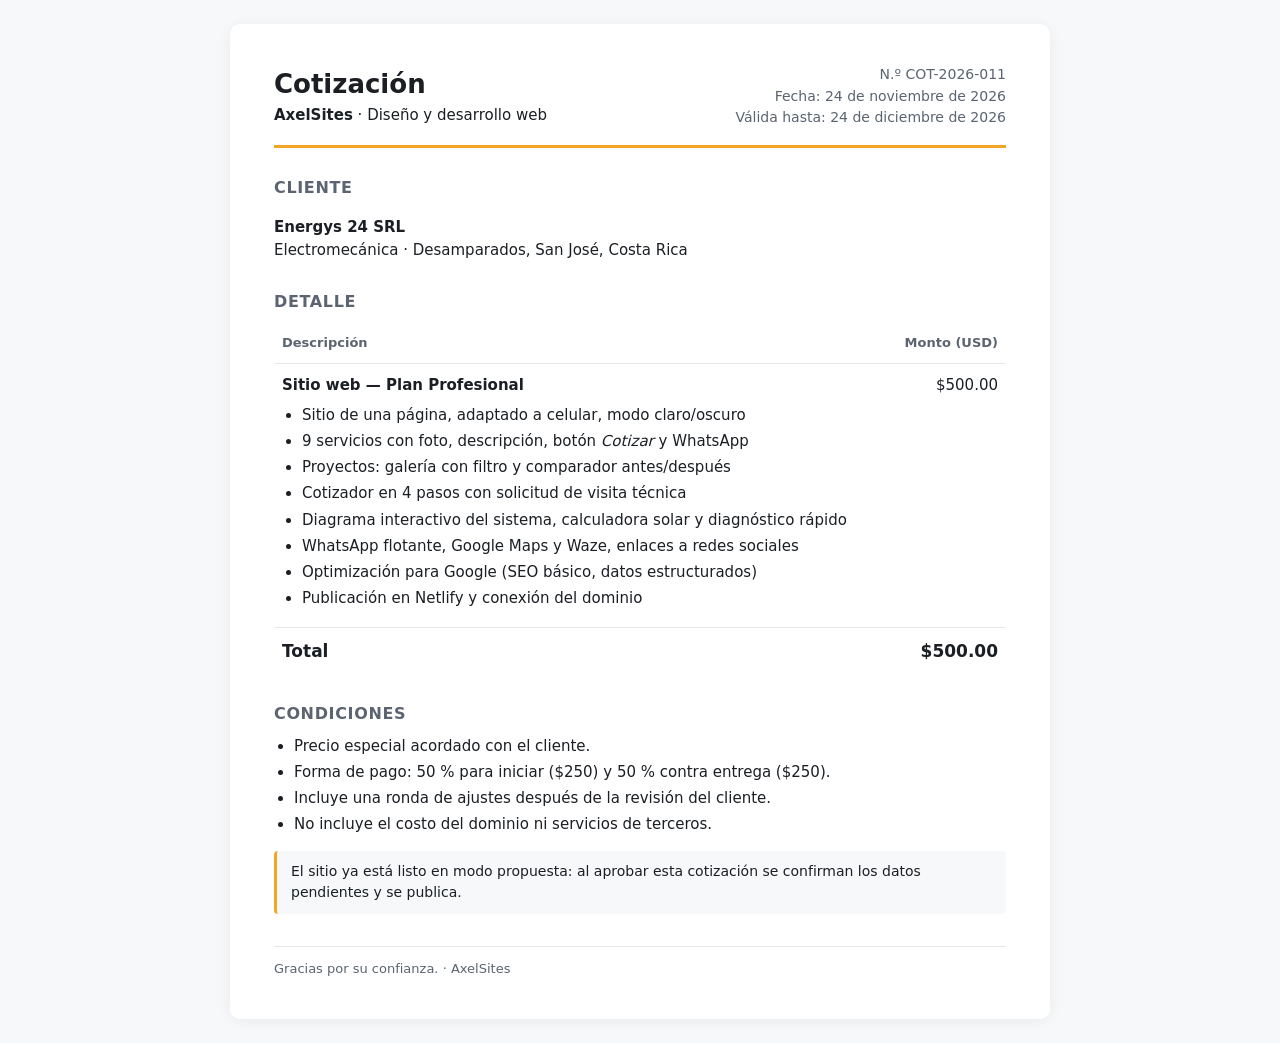
==== cotizacion/cotizacion-energys24.html @ c1c23fce "Cotización del sitio web para Energys 24 ($500) Co-Authored-By: Claude Opus 5.5 <noreply@anthropic.c" ====
<!doctype html>
<html lang="es">
<head>
<meta charset="utf-8">
<meta name="viewport" content="width=device-width, initial-scale=1">
<title>Cotización Energys 24</title>
<style>
  :root{--ink:#1b1f24;--mut:#5b6470;--line:#e3e6ea;--acc:#f5a524;--bg:#fff;--soft:#f7f8fa}
  *{box-sizing:border-box}
  body{margin:0;background:var(--soft);color:var(--ink);font:15px/1.55 system-ui,-apple-system,Segoe UI,Roboto,sans-serif}
  .doc{max-width:820px;margin:24px auto;background:var(--bg);padding:40px 44px;border-radius:10px;box-shadow:0 2px 14px rgba(0,0,0,.06)}
  header{display:flex;justify-content:space-between;gap:16px;flex-wrap:wrap;border-bottom:3px solid var(--acc);padding-bottom:16px}
  h1{margin:0;font-size:26px} h2{font-size:16px;margin:28px 0 8px;text-transform:uppercase;letter-spacing:.04em;color:var(--mut)}
  .meta{text-align:right;color:var(--mut);font-size:14px}
  table{width:100%;border-collapse:collapse;margin-top:8px}
  th,td{padding:10px 8px;border-bottom:1px solid var(--line);text-align:left;vertical-align:top}
  th{font-size:13px;color:var(--mut);font-weight:600}
  td.n,th.n{text-align:right;white-space:nowrap}
  .tot td{font-weight:700;font-size:17px;border-bottom:none}
  .old{text-decoration:line-through;color:var(--mut);font-weight:400;font-size:14px;margin-right:8px}
  ul{margin:6px 0;padding-left:20px} li{margin:3px 0}
  .note{background:var(--soft);border-left:3px solid var(--acc);padding:10px 14px;border-radius:4px;font-size:14px}
  footer{margin-top:32px;color:var(--mut);font-size:13px;border-top:1px solid var(--line);padding-top:12px}
  @media (max-width:600px){.doc{margin:0;border-radius:0;padding:24px 16px}.meta{text-align:left}}
  @media print{body{background:#fff}.doc{box-shadow:none;margin:0}}
</style>
</head>
<body>
<div class="doc">
  <header>
    <div>
      <h1>Cotización</h1>
      <div><strong>AxelSites</strong> · Diseño y desarrollo web</div>
    </div>
    <div class="meta">
      N.º COT-2026-011<br>
      Fecha: 24 de noviembre de 2026<br>
      Válida hasta: 24 de diciembre de 2026
    </div>
  </header>

  <h2>Cliente</h2>
  <p><strong>Energys 24 SRL</strong><br>Electromecánica · Desamparados, San José, Costa Rica</p>

  <h2>Detalle</h2>
  <table>
    <thead><tr><th>Descripción</th><th class="n">Monto (USD)</th></tr></thead>
    <tbody>
      <tr>
        <td><strong>Sitio web — Plan Profesional</strong>
          <ul>
            <li>Sitio de una página, adaptado a celular, modo claro/oscuro</li>
            <li>9 servicios con foto, descripción, botón <em>Cotizar</em> y WhatsApp</li>
            <li>Proyectos: galería con filtro y comparador antes/después</li>
            <li>Cotizador en 4 pasos con solicitud de visita técnica</li>
            <li>Diagrama interactivo del sistema, calculadora solar y diagnóstico rápido</li>
            <li>WhatsApp flotante, Google Maps y Waze, enlaces a redes sociales</li>
            <li>Optimización para Google (SEO básico, datos estructurados)</li>
            <li>Publicación en Netlify y conexión del dominio</li>
          </ul>
        </td>
        <td class="n">$500.00</td>
      </tr>
    </tbody>
    <tfoot>
      <tr class="tot"><td>Total</td><td class="n">$500.00</td></tr>
    </tfoot>
  </table>

  <h2>Condiciones</h2>
  <ul>
    <li>Precio especial acordado con el cliente.</li>
    <li>Forma de pago: 50 % para iniciar ($250) y 50 % contra entrega ($250).</li>
    <li>Incluye una ronda de ajustes después de la revisión del cliente.</li>
    <li>No incluye el costo del dominio ni servicios de terceros.</li>
  </ul>

  <p class="note">El sitio ya está listo en modo propuesta: al aprobar esta cotización se confirman los datos pendientes y se publica.</p>

  <footer>Gracias por su confianza. · AxelSites</footer>
</div>
</body>
</html>
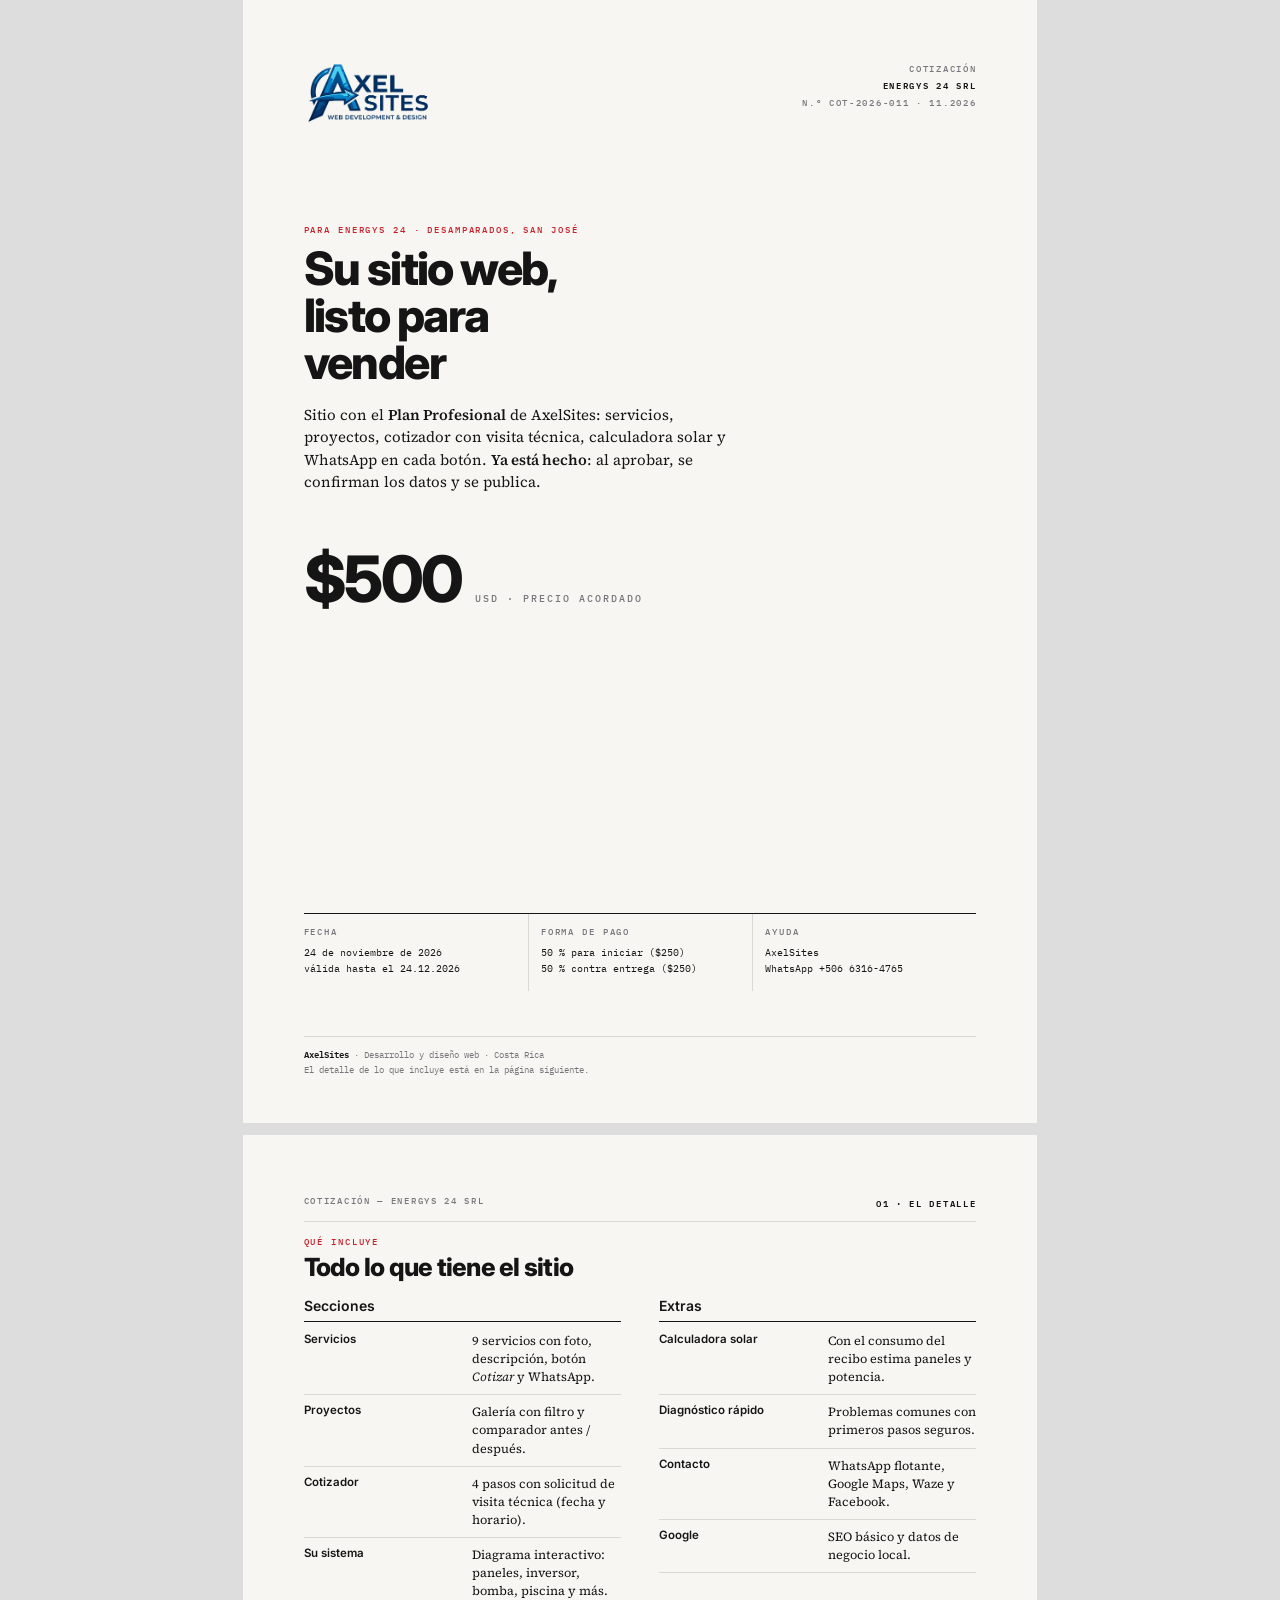
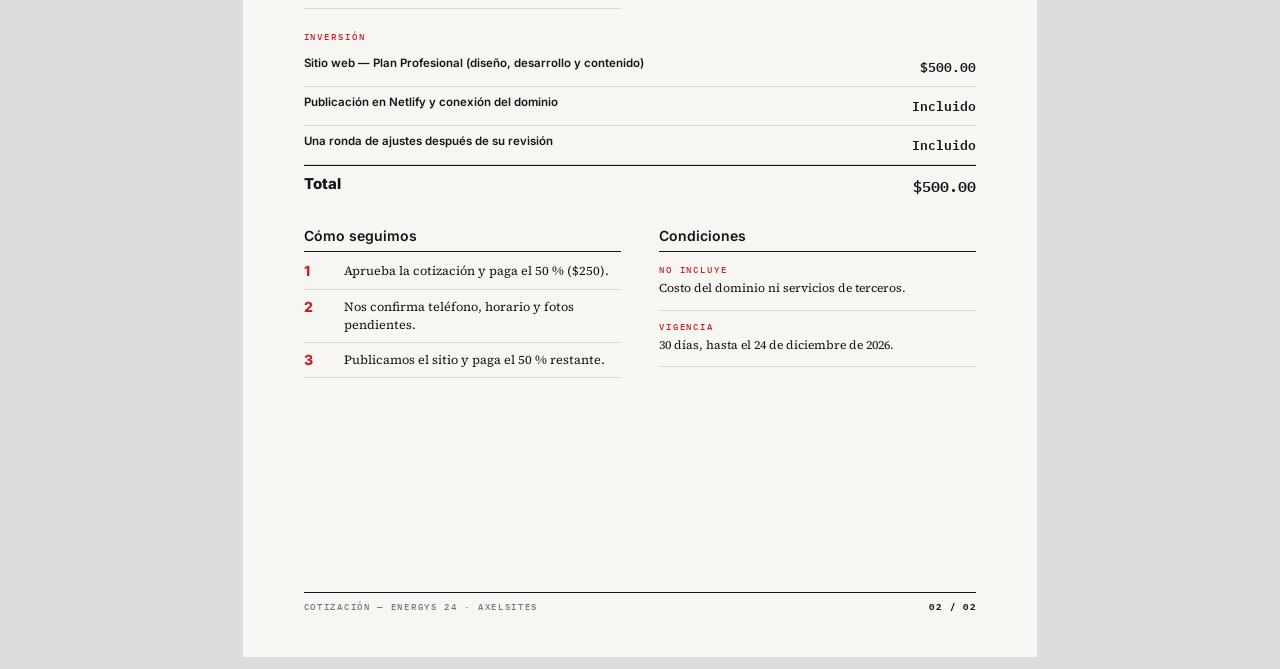
==== commit f0777f40: "Cotización de Energys 24 con el formato de las guías de AxelSites Co-Authored-By: Claude Opus 5.5 <n" ====
--- a/cotizacion/cotizacion-energys24.html
+++ b/cotizacion/cotizacion-energys24.html
@@ -4,80 +4,137 @@
 <meta charset="utf-8">
 <meta name="viewport" content="width=device-width, initial-scale=1">
 <title>Cotización Energys 24</title>
+<link rel="preconnect" href="https://fonts.googleapis.com">
+<link href="https://fonts.googleapis.com/css2?family=Inter:wght@400;600;800&family=Source+Serif+4:wght@400;600&family=IBM+Plex+Mono:wght@400;500;600&display=swap" rel="stylesheet">
 <style>
-  :root{--ink:#1b1f24;--mut:#5b6470;--line:#e3e6ea;--acc:#f5a524;--bg:#fff;--soft:#f7f8fa}
-  *{box-sizing:border-box}
-  body{margin:0;background:var(--soft);color:var(--ink);font:15px/1.55 system-ui,-apple-system,Segoe UI,Roboto,sans-serif}
-  .doc{max-width:820px;margin:24px auto;background:var(--bg);padding:40px 44px;border-radius:10px;box-shadow:0 2px 14px rgba(0,0,0,.06)}
-  header{display:flex;justify-content:space-between;gap:16px;flex-wrap:wrap;border-bottom:3px solid var(--acc);padding-bottom:16px}
-  h1{margin:0;font-size:26px} h2{font-size:16px;margin:28px 0 8px;text-transform:uppercase;letter-spacing:.04em;color:var(--mut)}
-  .meta{text-align:right;color:var(--mut);font-size:14px}
-  table{width:100%;border-collapse:collapse;margin-top:8px}
-  th,td{padding:10px 8px;border-bottom:1px solid var(--line);text-align:left;vertical-align:top}
-  th{font-size:13px;color:var(--mut);font-weight:600}
-  td.n,th.n{text-align:right;white-space:nowrap}
-  .tot td{font-weight:700;font-size:17px;border-bottom:none}
-  .old{text-decoration:line-through;color:var(--mut);font-weight:400;font-size:14px;margin-right:8px}
-  ul{margin:6px 0;padding-left:20px} li{margin:3px 0}
-  .note{background:var(--soft);border-left:3px solid var(--acc);padding:10px 14px;border-radius:4px;font-size:14px}
-  footer{margin-top:32px;color:var(--mut);font-size:13px;border-top:1px solid var(--line);padding-top:12px}
-  @media (max-width:600px){.doc{margin:0;border-radius:0;padding:24px 16px}.meta{text-align:left}}
-  @media print{body{background:#fff}.doc{box-shadow:none;margin:0}}
+  :root{--bg:#f7f6f2;--ink:#151515;--mut:#77767a;--line:#d9d8d3;--red:#c8202b}
+  @page{size:A4;margin:0}
+  *{box-sizing:border-box;margin:0;padding:0}
+  body{background:#ddd;color:var(--ink);font:13.5px/1.5 "Source Serif 4",Georgia,serif}
+  .page{width:210mm;height:297mm;margin:0 auto 12px;background:var(--bg);padding:16mm 16mm 12mm;position:relative;display:flex;flex-direction:column;overflow:hidden}
+  @media print{body{background:none}.page{margin:0;page-break-after:always}}
+  .mono{font-family:"IBM Plex Mono",monospace}
+  .sans{font-family:Inter,sans-serif}
+  .lbl{font:500 8.5px "IBM Plex Mono",monospace;letter-spacing:.22em;text-transform:uppercase;color:var(--red)}
+  .lbl.g{color:var(--mut)}
+  .top{display:flex;justify-content:space-between;align-items:flex-start}
+  .top img{width:34mm}
+  .top .r{text-align:right;font:500 8.5px/2 "IBM Plex Mono",monospace;letter-spacing:.2em;text-transform:uppercase;color:var(--mut)}
+  .top .r b{color:var(--ink);font-weight:600}
+  .hero{margin-top:26mm}
+  h1{font:800 46px/1.02 Inter,sans-serif;letter-spacing:-.035em;margin:10px 0 18px}
+  .lead{font-size:15px;max-width:118mm}
+  .lead b{font-weight:600}
+  .price{margin-top:14mm;display:flex;align-items:baseline;gap:14px}
+  .price .n{font:800 64px/1 Inter,sans-serif;letter-spacing:-.04em}
+  .price .u{font:500 10px "IBM Plex Mono",monospace;letter-spacing:.2em;color:var(--mut);text-transform:uppercase}
+  .cols{margin-top:auto;border-top:1.5px solid var(--ink);display:grid;grid-template-columns:repeat(3,1fr)}
+  .cols>div{padding:12px 12px 14px 0;font:400 9.5px/1.7 "IBM Plex Mono",monospace}
+  .cols>div+div{padding-left:12px;border-left:1px solid var(--line)}
+  .cols .lbl{display:block;margin-bottom:8px}
+  .foot1{margin-top:12mm;border-top:1px solid var(--line);padding-top:10px;font:400 8.5px/1.7 "IBM Plex Mono",monospace;color:var(--mut)}
+  .foot1 b{color:var(--ink);font-weight:600}
+  .run{display:flex;justify-content:space-between;font:500 8.5px "IBM Plex Mono",monospace;letter-spacing:.2em;text-transform:uppercase;color:var(--mut);padding-bottom:10px;border-bottom:1px solid var(--line)}
+  .run b{color:var(--ink);font-weight:600}
+  .runb{margin-top:auto;border-top:1px solid var(--ink);padding-top:8px;display:flex;justify-content:space-between;font:500 8.5px "IBM Plex Mono",monospace;letter-spacing:.2em;text-transform:uppercase;color:var(--mut)}
+  .runb b{color:var(--ink)}
+  h2{font:800 25px/1.12 Inter,sans-serif;letter-spacing:-.03em;margin:6px 0 16px}
+  h3{font:600 14px Inter,sans-serif;padding-bottom:7px;border-bottom:1.5px solid var(--ink);margin-bottom:2px}
+  .sec{margin-top:14px}
+  .grid2{display:grid;grid-template-columns:1fr 1fr;gap:0 10mm}
+  .row{display:grid;grid-template-columns:42mm 1fr;gap:10px;padding:8px 0;border-bottom:1px solid var(--line)}
+  .row .k{font:600 11.5px Inter,sans-serif}
+  .row .v{font-size:12.5px;line-height:1.45}
+  .tbl .row{grid-template-columns:1fr 26mm}
+  .tbl .row .v{text-align:right;font:600 12.5px "IBM Plex Mono",monospace}
+  .tbl .tot{border-bottom:none;border-top:1.5px solid var(--ink)}
+  .tbl .tot .k{font:800 15px Inter,sans-serif}
+  .tbl .tot .v{font:600 15px "IBM Plex Mono",monospace}
+  .steps .row{grid-template-columns:8mm 1fr}
+  .steps .k{color:var(--red);font:800 14px Inter,sans-serif}
+  .card{padding:10px 0 12px;border-bottom:1px solid var(--line)}
+  .card .lbl{display:block;margin-bottom:5px}
+  .card .t{font:600 12.5px Inter,sans-serif;margin-bottom:3px}
+  .card p{font-size:12px;line-height:1.45}
 </style>
 </head>
 <body>
-<div class="doc">
-  <header>
+
+<!-- PÁGINA 1 · PORTADA -->
+<section class="page">
+  <div class="top">
+    <img src="axelsites-logo.png" alt="AxelSites">
+    <div class="r">Cotización<br><b>Energys 24 SRL</b><br>N.º COT-2026-011 · 11.2026</div>
+  </div>
+
+  <div class="hero">
+    <div class="lbl">Para Energys 24 · Desamparados, San José</div>
+    <h1>Su sitio web,<br>listo para<br>vender</h1>
+    <p class="lead">Sitio con el <b>Plan Profesional</b> de AxelSites: servicios, proyectos, cotizador con visita técnica, calculadora solar y WhatsApp en cada botón. <b>Ya está hecho</b>: al aprobar, se confirman los datos y se publica.</p>
+    <div class="price"><span class="n">$500</span><span class="u">USD · precio acordado</span></div>
+  </div>
+
+  <div class="cols">
+    <div><span class="lbl g">Fecha</span>24 de noviembre de 2026<br>válida hasta el 24.12.2026</div>
+    <div><span class="lbl g">Forma de pago</span>50 % para iniciar ($250)<br>50 % contra entrega ($250)</div>
+    <div><span class="lbl g">Ayuda</span>AxelSites<br>WhatsApp +506 6316-4765</div>
+  </div>
+
+  <div class="foot1"><b>AxelSites</b> · Desarrollo y diseño web · Costa Rica<br>El detalle de lo que incluye está en la página siguiente.</div>
+</section>
+
+<!-- PÁGINA 2 · DETALLE -->
+<section class="page">
+  <div class="run"><span>Cotización — Energys 24 SRL</span><b>01 · El detalle</b></div>
+
+  <div class="sec">
+    <div class="lbl">Qué incluye</div>
+    <h2>Todo lo que tiene el sitio</h2>
+  </div>
+
+  <div class="grid2">
     <div>
-      <h1>Cotización</h1>
-      <div><strong>AxelSites</strong> · Diseño y desarrollo web</div>
+      <h3>Secciones</h3>
+      <div class="row"><div class="k">Servicios</div><div class="v">9 servicios con foto, descripción, botón <i>Cotizar</i> y WhatsApp.</div></div>
+      <div class="row"><div class="k">Proyectos</div><div class="v">Galería con filtro y comparador antes / después.</div></div>
+      <div class="row"><div class="k">Cotizador</div><div class="v">4 pasos con solicitud de visita técnica (fecha y horario).</div></div>
+      <div class="row"><div class="k">Su sistema</div><div class="v">Diagrama interactivo: paneles, inversor, bomba, piscina y más.</div></div>
     </div>
-    <div class="meta">
-      N.º COT-2026-011<br>
-      Fecha: 24 de noviembre de 2026<br>
-      Válida hasta: 24 de diciembre de 2026
+    <div>
+      <h3>Extras</h3>
+      <div class="row"><div class="k">Calculadora solar</div><div class="v">Con el consumo del recibo estima paneles y potencia.</div></div>
+      <div class="row"><div class="k">Diagnóstico rápido</div><div class="v">Problemas comunes con primeros pasos seguros.</div></div>
+      <div class="row"><div class="k">Contacto</div><div class="v">WhatsApp flotante, Google Maps, Waze y Facebook.</div></div>
+      <div class="row"><div class="k">Google</div><div class="v">SEO básico y datos de negocio local.</div></div>
     </div>
-  </header>
+  </div>
 
-  <h2>Cliente</h2>
-  <p><strong>Energys 24 SRL</strong><br>Electromecánica · Desamparados, San José, Costa Rica</p>
+  <div class="sec" style="margin-top:22px">
+    <div class="lbl">Inversión</div>
+  </div>
+  <div class="tbl" style="margin-top:6px">
+    <div class="row"><div class="k">Sitio web — Plan Profesional (diseño, desarrollo y contenido)</div><div class="v">$500.00</div></div>
+    <div class="row"><div class="k">Publicación en Netlify y conexión del dominio</div><div class="v">Incluido</div></div>
+    <div class="row"><div class="k">Una ronda de ajustes después de su revisión</div><div class="v">Incluido</div></div>
+    <div class="row tot"><div class="k">Total</div><div class="v">$500.00</div></div>
+  </div>
 
-  <h2>Detalle</h2>
-  <table>
-    <thead><tr><th>Descripción</th><th class="n">Monto (USD)</th></tr></thead>
-    <tbody>
-      <tr>
-        <td><strong>Sitio web — Plan Profesional</strong>
-          <ul>
-            <li>Sitio de una página, adaptado a celular, modo claro/oscuro</li>
-            <li>9 servicios con foto, descripción, botón <em>Cotizar</em> y WhatsApp</li>
-            <li>Proyectos: galería con filtro y comparador antes/después</li>
-            <li>Cotizador en 4 pasos con solicitud de visita técnica</li>
-            <li>Diagrama interactivo del sistema, calculadora solar y diagnóstico rápido</li>
-            <li>WhatsApp flotante, Google Maps y Waze, enlaces a redes sociales</li>
-            <li>Optimización para Google (SEO básico, datos estructurados)</li>
-            <li>Publicación en Netlify y conexión del dominio</li>
-          </ul>
-        </td>
-        <td class="n">$500.00</td>
-      </tr>
-    </tbody>
-    <tfoot>
-      <tr class="tot"><td>Total</td><td class="n">$500.00</td></tr>
-    </tfoot>
-  </table>
+  <div class="grid2" style="margin-top:20px">
+    <div class="steps">
+      <h3>Cómo seguimos</h3>
+      <div class="row"><div class="k">1</div><div class="v">Aprueba la cotización y paga el 50 % ($250).</div></div>
+      <div class="row"><div class="k">2</div><div class="v">Nos confirma teléfono, horario y fotos pendientes.</div></div>
+      <div class="row"><div class="k">3</div><div class="v">Publicamos el sitio y paga el 50 % restante.</div></div>
+    </div>
+    <div>
+      <h3>Condiciones</h3>
+      <div class="card"><span class="lbl">No incluye</span><p>Costo del dominio ni servicios de terceros.</p></div>
+      <div class="card"><span class="lbl">Vigencia</span><p>30 días, hasta el 24 de diciembre de 2026.</p></div>
+    </div>
+  </div>
 
-  <h2>Condiciones</h2>
-  <ul>
-    <li>Precio especial acordado con el cliente.</li>
-    <li>Forma de pago: 50 % para iniciar ($250) y 50 % contra entrega ($250).</li>
-    <li>Incluye una ronda de ajustes después de la revisión del cliente.</li>
-    <li>No incluye el costo del dominio ni servicios de terceros.</li>
-  </ul>
+  <div class="runb"><span>Cotización — Energys 24 · AxelSites</span><b>02 / 02</b></div>
+</section>
 
-  <p class="note">El sitio ya está listo en modo propuesta: al aprobar esta cotización se confirman los datos pendientes y se publica.</p>
-
-  <footer>Gracias por su confianza. · AxelSites</footer>
-</div>
 </body>
 </html>
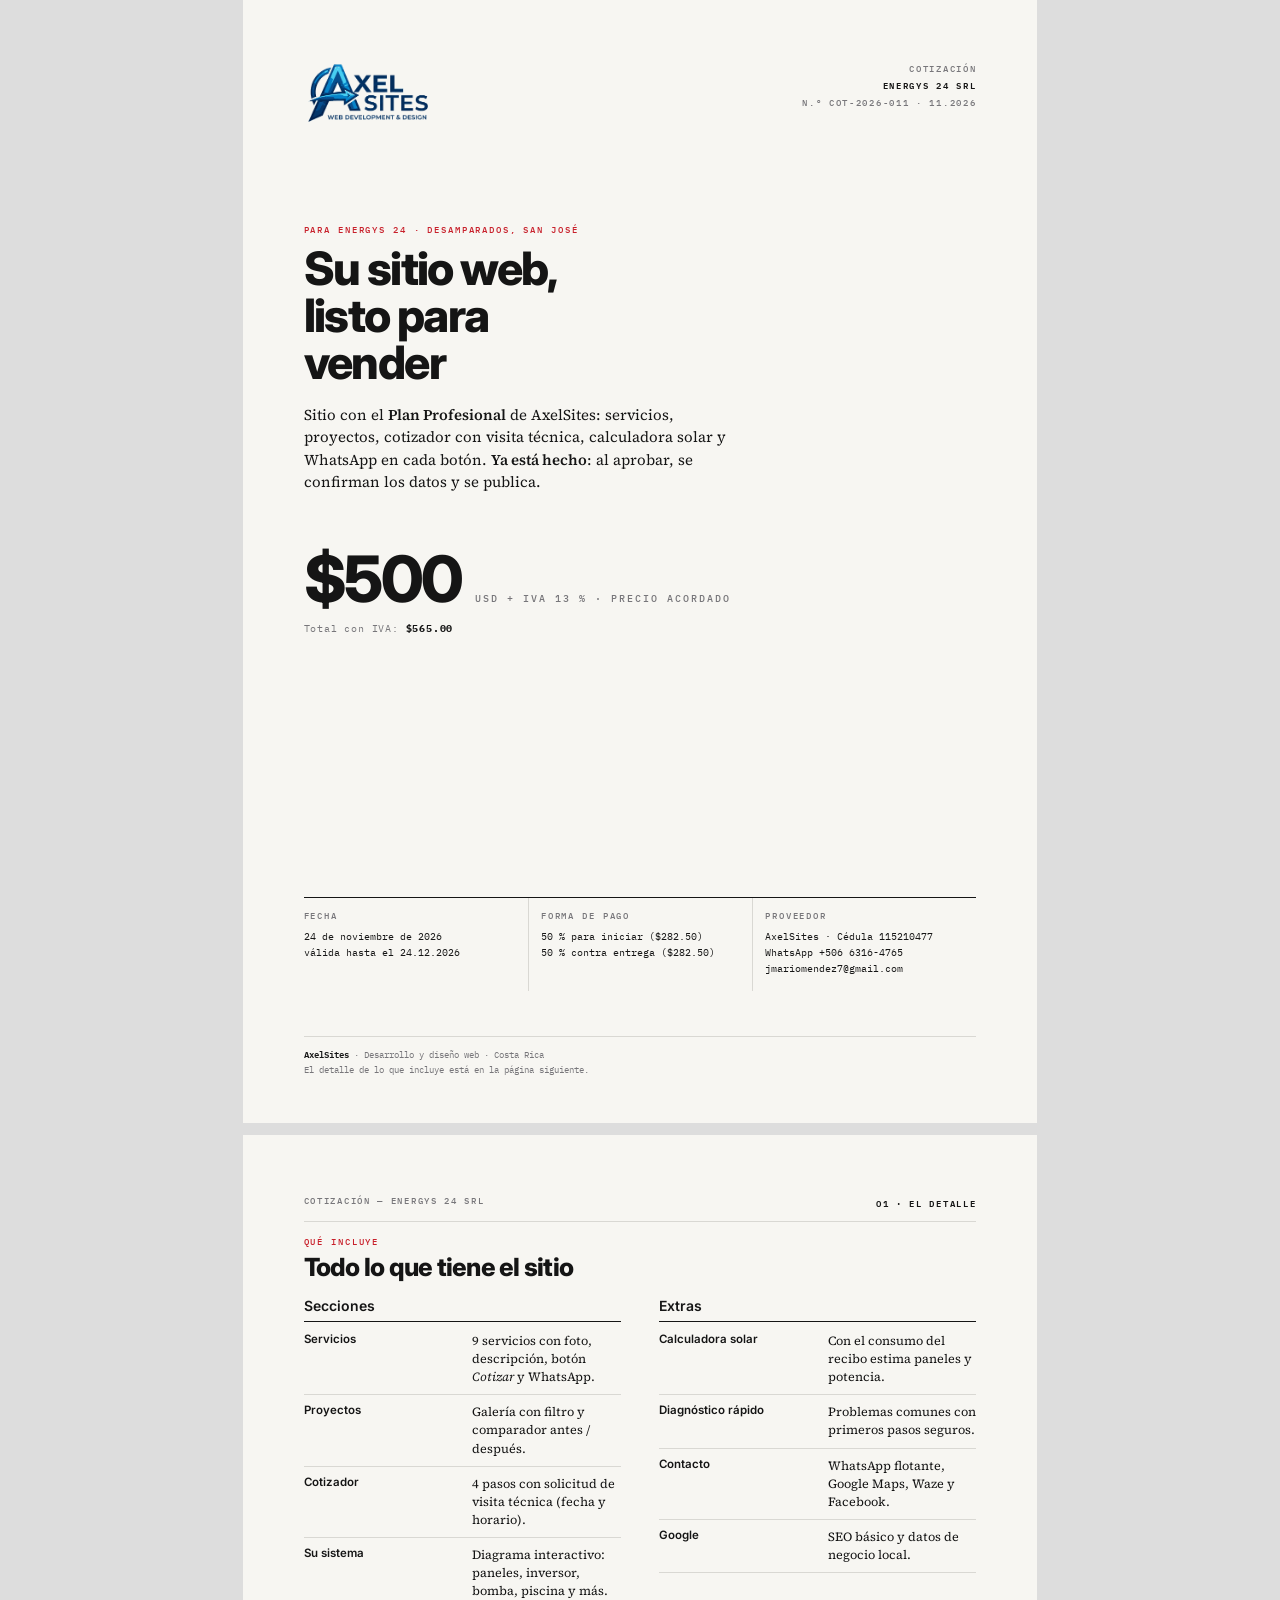
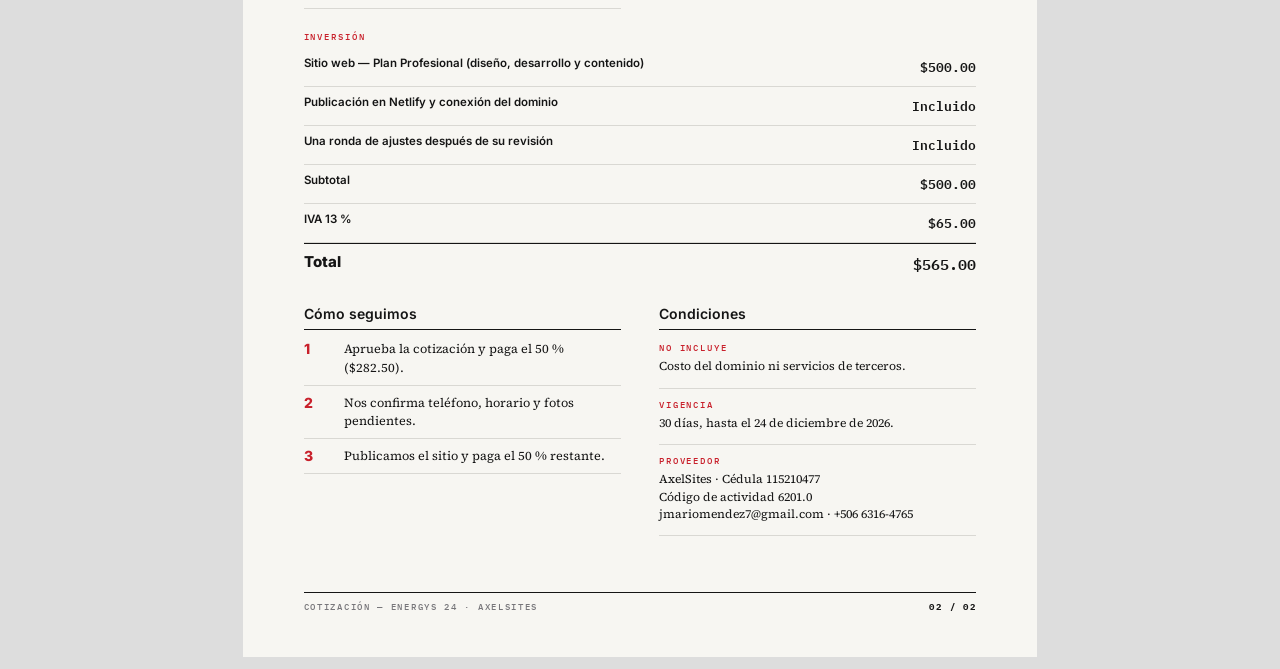
==== commit 2c289a84: "Cotización Energys 24: IVA 13 % y datos del proveedor Co-Authored-By: Claude Opus 5.5 <noreply@anthr" ====
--- a/cotizacion/cotizacion-energys24.html
+++ b/cotizacion/cotizacion-energys24.html
@@ -71,13 +71,14 @@
     <div class="lbl">Para Energys 24 · Desamparados, San José</div>
     <h1>Su sitio web,<br>listo para<br>vender</h1>
     <p class="lead">Sitio con el <b>Plan Profesional</b> de AxelSites: servicios, proyectos, cotizador con visita técnica, calculadora solar y WhatsApp en cada botón. <b>Ya está hecho</b>: al aprobar, se confirman los datos y se publica.</p>
-    <div class="price"><span class="n">$500</span><span class="u">USD · precio acordado</span></div>
+    <div class="price"><span class="n">$500</span><span class="u">USD + IVA 13 % · precio acordado</span></div>
+    <p class="mono" style="margin-top:10px;font-size:10px;letter-spacing:.08em;color:var(--mut)">Total con IVA: <b style="color:var(--ink)">$565.00</b></p>
   </div>
 
   <div class="cols">
     <div><span class="lbl g">Fecha</span>24 de noviembre de 2026<br>válida hasta el 24.12.2026</div>
-    <div><span class="lbl g">Forma de pago</span>50 % para iniciar ($250)<br>50 % contra entrega ($250)</div>
-    <div><span class="lbl g">Ayuda</span>AxelSites<br>WhatsApp +506 6316-4765</div>
+    <div><span class="lbl g">Forma de pago</span>50 % para iniciar ($282.50)<br>50 % contra entrega ($282.50)</div>
+    <div><span class="lbl g">Proveedor</span>AxelSites · Cédula 115210477<br>WhatsApp +506 6316-4765<br>jmariomendez7@gmail.com</div>
   </div>
 
   <div class="foot1"><b>AxelSites</b> · Desarrollo y diseño web · Costa Rica<br>El detalle de lo que incluye está en la página siguiente.</div>
@@ -116,13 +117,15 @@
     <div class="row"><div class="k">Sitio web — Plan Profesional (diseño, desarrollo y contenido)</div><div class="v">$500.00</div></div>
     <div class="row"><div class="k">Publicación en Netlify y conexión del dominio</div><div class="v">Incluido</div></div>
     <div class="row"><div class="k">Una ronda de ajustes después de su revisión</div><div class="v">Incluido</div></div>
-    <div class="row tot"><div class="k">Total</div><div class="v">$500.00</div></div>
+    <div class="row"><div class="k">Subtotal</div><div class="v">$500.00</div></div>
+    <div class="row"><div class="k">IVA 13 %</div><div class="v">$65.00</div></div>
+    <div class="row tot"><div class="k">Total</div><div class="v">$565.00</div></div>
   </div>
 
   <div class="grid2" style="margin-top:20px">
     <div class="steps">
       <h3>Cómo seguimos</h3>
-      <div class="row"><div class="k">1</div><div class="v">Aprueba la cotización y paga el 50 % ($250).</div></div>
+      <div class="row"><div class="k">1</div><div class="v">Aprueba la cotización y paga el 50 % ($282.50).</div></div>
       <div class="row"><div class="k">2</div><div class="v">Nos confirma teléfono, horario y fotos pendientes.</div></div>
       <div class="row"><div class="k">3</div><div class="v">Publicamos el sitio y paga el 50 % restante.</div></div>
     </div>
@@ -130,6 +133,7 @@
       <h3>Condiciones</h3>
       <div class="card"><span class="lbl">No incluye</span><p>Costo del dominio ni servicios de terceros.</p></div>
       <div class="card"><span class="lbl">Vigencia</span><p>30 días, hasta el 24 de diciembre de 2026.</p></div>
+      <div class="card"><span class="lbl">Proveedor</span><p>AxelSites · Cédula 115210477<br>Código de actividad 6201.0<br>jmariomendez7@gmail.com · +506 6316-4765</p></div>
     </div>
   </div>
 
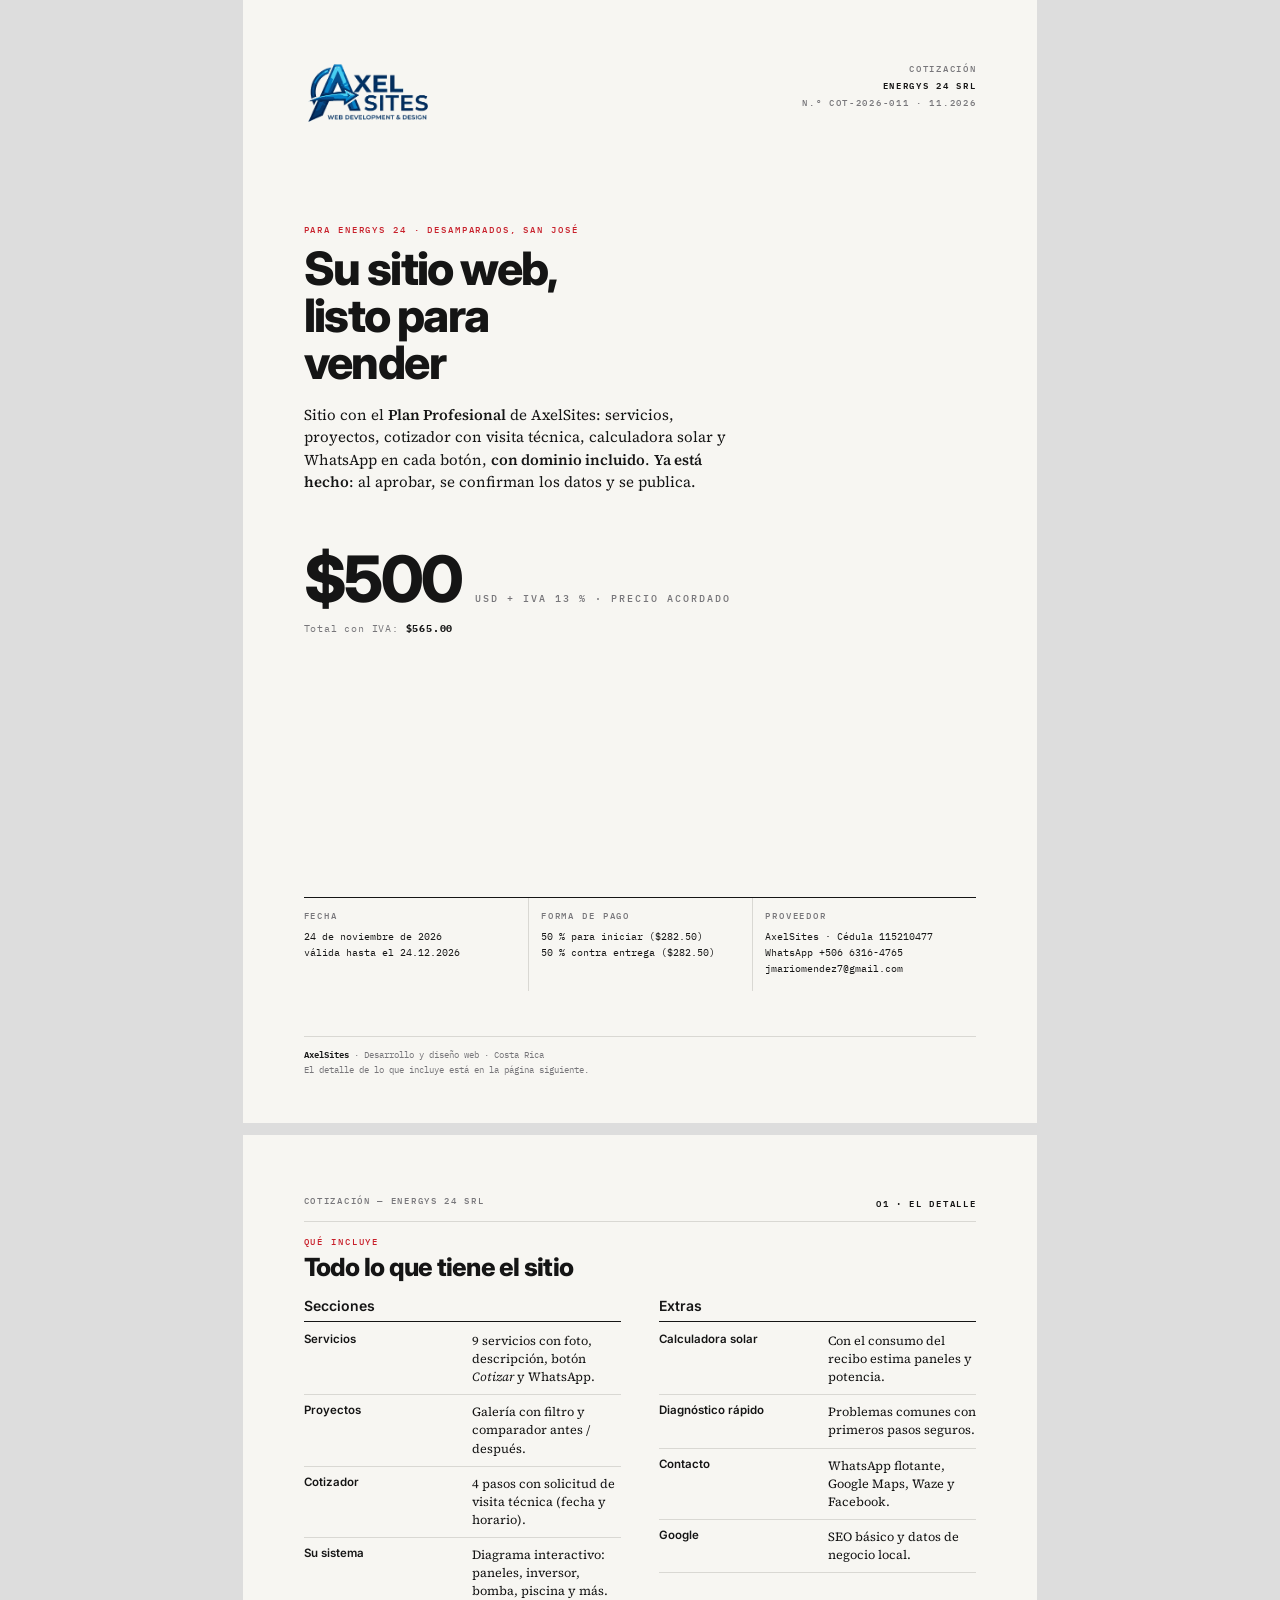
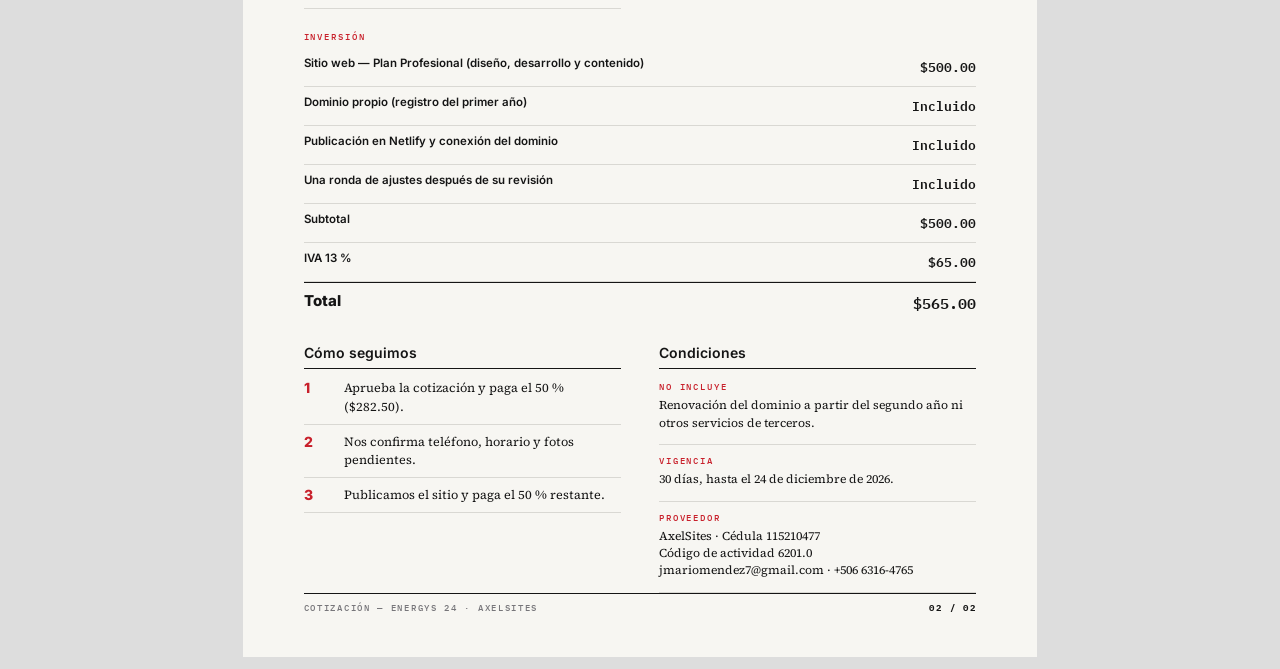
==== commit 15a48052: "Cotización Energys 24: dominio incluido en el precio Co-Authored-By: Claude Opus 5.5 <noreply@anthro" ====
--- a/cotizacion/cotizacion-energys24.html
+++ b/cotizacion/cotizacion-energys24.html
@@ -70,7 +70,7 @@
   <div class="hero">
     <div class="lbl">Para Energys 24 · Desamparados, San José</div>
     <h1>Su sitio web,<br>listo para<br>vender</h1>
-    <p class="lead">Sitio con el <b>Plan Profesional</b> de AxelSites: servicios, proyectos, cotizador con visita técnica, calculadora solar y WhatsApp en cada botón. <b>Ya está hecho</b>: al aprobar, se confirman los datos y se publica.</p>
+    <p class="lead">Sitio con el <b>Plan Profesional</b> de AxelSites: servicios, proyectos, cotizador con visita técnica, calculadora solar y WhatsApp en cada botón, <b>con dominio incluido</b>. <b>Ya está hecho</b>: al aprobar, se confirman los datos y se publica.</p>
     <div class="price"><span class="n">$500</span><span class="u">USD + IVA 13 % · precio acordado</span></div>
     <p class="mono" style="margin-top:10px;font-size:10px;letter-spacing:.08em;color:var(--mut)">Total con IVA: <b style="color:var(--ink)">$565.00</b></p>
   </div>
@@ -115,6 +115,7 @@
   </div>
   <div class="tbl" style="margin-top:6px">
     <div class="row"><div class="k">Sitio web — Plan Profesional (diseño, desarrollo y contenido)</div><div class="v">$500.00</div></div>
+    <div class="row"><div class="k">Dominio propio (registro del primer año)</div><div class="v">Incluido</div></div>
     <div class="row"><div class="k">Publicación en Netlify y conexión del dominio</div><div class="v">Incluido</div></div>
     <div class="row"><div class="k">Una ronda de ajustes después de su revisión</div><div class="v">Incluido</div></div>
     <div class="row"><div class="k">Subtotal</div><div class="v">$500.00</div></div>
@@ -131,7 +132,7 @@
     </div>
     <div>
       <h3>Condiciones</h3>
-      <div class="card"><span class="lbl">No incluye</span><p>Costo del dominio ni servicios de terceros.</p></div>
+      <div class="card"><span class="lbl">No incluye</span><p>Renovación del dominio a partir del segundo año ni otros servicios de terceros.</p></div>
       <div class="card"><span class="lbl">Vigencia</span><p>30 días, hasta el 24 de diciembre de 2026.</p></div>
       <div class="card"><span class="lbl">Proveedor</span><p>AxelSites · Cédula 115210477<br>Código de actividad 6201.0<br>jmariomendez7@gmail.com · +506 6316-4765</p></div>
     </div>
